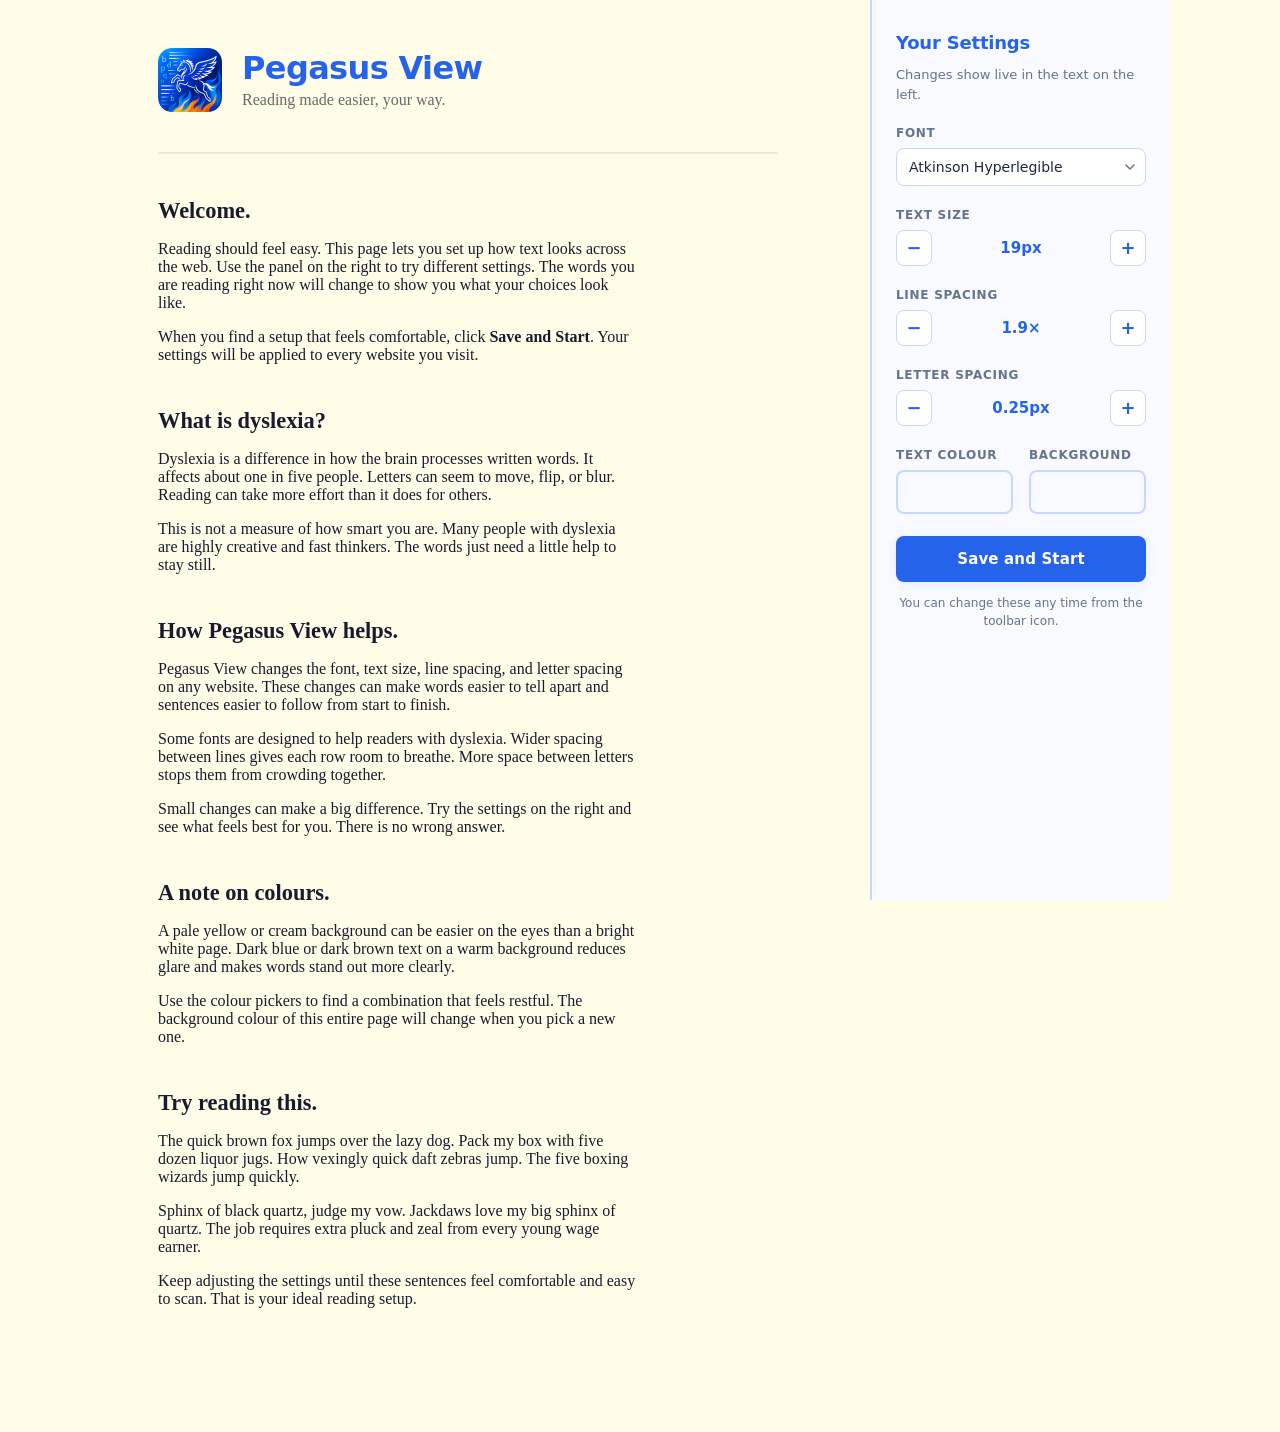
==== onboarding.html @ c71880e6 "current version" ====
<!DOCTYPE html>
<html lang="en">
<head>
  <meta charset="UTF-8">
  <meta name="viewport" content="width=device-width, initial-scale=1.0">
  <title>Welcome to Pegasus View</title>
  <link rel="stylesheet" href="onboarding.css">
  <link rel="preconnect" href="https://fonts.googleapis.com">
  <link href="https://fonts.googleapis.com/css2?family=Atkinson+Hyperlegible:ital,wght@0,400;0,700;1,400&family=Lexend:wght@300;400;500;600&family=Comic+Neue:wght@400;700&display=swap" rel="stylesheet">
  <style>@import url('https://fonts.cdnfonts.com/css/opendyslexic');</style>
</head>
<body>

<div class="layout">

  <!-- ── Main readable content ───────────────────────────────── -->
  <main class="content" id="content">

    <div class="content-inner">

      <header class="page-header">
        <img src="icons/icon128.png" alt="Pegasus View" class="page-logo">
        <div>
          <h1 class="page-title">Pegasus View</h1>
          <p class="page-subtitle">Reading made easier, your way.</p>
        </div>
      </header>

      <section class="section">
        <h2>Welcome.</h2>
        <p>
          Reading should feel easy. This page lets you set up how
          text looks across the web. Use the panel on the right to
          try different settings. The words you are reading right
          now will change to show you what your choices look like.
        </p>
        <p>
          When you find a setup that feels comfortable, click
          <strong>Save and Start</strong>. Your settings will
          be applied to every website you visit.
        </p>
      </section>

      <section class="section">
        <h2>What is dyslexia?</h2>
        <p>
          Dyslexia is a difference in how the brain processes
          written words. It affects about one in five people.
          Letters can seem to move, flip, or blur. Reading can
          take more effort than it does for others.
        </p>
        <p>
          This is not a measure of how smart you are. Many people
          with dyslexia are highly creative and fast thinkers.
          The words just need a little help to stay still.
        </p>
      </section>

      <section class="section">
        <h2>How Pegasus View helps.</h2>
        <p>
          Pegasus View changes the font, text size, line spacing,
          and letter spacing on any website. These changes can
          make words easier to tell apart and sentences easier
          to follow from start to finish.
        </p>
        <p>
          Some fonts are designed to help readers with dyslexia.
          Wider spacing between lines gives each row room to
          breathe. More space between letters stops them from
          crowding together.
        </p>
        <p>
          Small changes can make a big difference. Try the
          settings on the right and see what feels best for you.
          There is no wrong answer.
        </p>
      </section>

      <section class="section">
        <h2>A note on colours.</h2>
        <p>
          A pale yellow or cream background can be easier on the
          eyes than a bright white page. Dark blue or dark brown
          text on a warm background reduces glare and makes words
          stand out more clearly.
        </p>
        <p>
          Use the colour pickers to find a combination that feels
          restful. The background colour of this entire page will
          change when you pick a new one.
        </p>
      </section>

      <section class="section">
        <h2>Try reading this.</h2>
        <p>
          The quick brown fox jumps over the lazy dog. Pack my
          box with five dozen liquor jugs. How vexingly quick
          daft zebras jump. The five boxing wizards jump quickly.
        </p>
        <p>
          Sphinx of black quartz, judge my vow. Jackdaws love my
          big sphinx of quartz. The job requires extra pluck and
          zeal from every young wage earner.
        </p>
        <p>
          Keep adjusting the settings until these sentences feel
          comfortable and easy to scan. That is your ideal
          reading setup.
        </p>
      </section>

    </div>
  </main>

  <!-- ── Settings panel ──────────────────────────────────────── -->
  <aside class="panel">
    <div class="panel-inner">

      <h2 class="panel-title">Your Settings</h2>
      <p class="panel-hint">Changes show live in the text on the left.</p>

      <div class="setting">
        <label class="setting-label" for="fontFamily">Font</label>
        <div class="select-wrap">
          <select id="fontFamily">
            <option value="Atkinson Hyperlegible">Atkinson Hyperlegible</option>
            <option value="OpenDyslexic">OpenDyslexic</option>
            <option value="Lexend">Lexend</option>
            <option value="Comic Neue">Comic Neue</option>
            <option value="Verdana">Verdana</option>
            <option value="Arial">Arial</option>
            <option value="inherit">Site Default</option>
          </select>
          <svg class="select-arrow" viewBox="0 0 10 6" fill="none"><path d="M1 1l4 4 4-4" stroke="currentColor" stroke-width="1.5" stroke-linecap="round" stroke-linejoin="round"/></svg>
        </div>
      </div>

      <div class="setting">
        <label class="setting-label">Text Size</label>
        <div class="stepper">
          <button class="step-btn" id="size-down">−</button>
          <span class="step-val" id="fontSize-display">19px</span>
          <button class="step-btn" id="size-up">+</button>
        </div>
      </div>

      <div class="setting">
        <label class="setting-label">Line Spacing</label>
        <div class="stepper">
          <button class="step-btn" id="line-down">−</button>
          <span class="step-val" id="lineSpacing-display">1.9×</span>
          <button class="step-btn" id="line-up">+</button>
        </div>
      </div>

      <div class="setting">
        <label class="setting-label">Letter Spacing</label>
        <div class="stepper">
          <button class="step-btn" id="letter-down">−</button>
          <span class="step-val" id="letterSpacing-display">0.25px</span>
          <button class="step-btn" id="letter-up">+</button>
        </div>
      </div>

      <div class="setting setting-colors">
        <div class="color-setting">
          <label class="setting-label" for="fontColor">Text colour</label>
          <label class="color-btn" id="fontColor-btn" title="Pick text colour">
            <input type="color" id="fontColor" value="#1a1a2e">
          </label>
        </div>
        <div class="color-setting">
          <label class="setting-label" for="bgColor">Background</label>
          <label class="color-btn" id="bgColor-btn" title="Pick background colour">
            <input type="color" id="bgColor" value="#fffde7">
          </label>
        </div>
      </div>

      <button class="save-btn" id="save">Save and Start</button>
      <p class="panel-note">You can change these any time from the toolbar icon.</p>

    </div>
  </aside>

</div>

<script src="onboarding.js"></script>
</body>
</html>
---- onboarding.css ----
/* Pegasus View — Onboarding Styles */

*, *::before, *::after {
  box-sizing: border-box;
  margin: 0;
  padding: 0;
}

:root {
  --accent:       #2563eb;
  --accent-hover: #1d4ed8;
  --accent-dim:   rgba(37, 99, 235, 0.10);
  --panel-bg:     #f8faff;
  --panel-border: #c7d7fe;
  --ui-text:      #1e293b;
  --ui-muted:     #64748b;
  --danger:       #f97316;
  --radius-sm:    8px;
  --radius:       12px;
  --shadow:       0 2px 12px rgba(37,99,235,.10);
  --ui-font:      -apple-system, BlinkMacSystemFont, 'Segoe UI', system-ui, sans-serif;
}

html {
  font-size: 16px;
  background: #fffde7;
}

body {
  min-height: 100vh;
  background: inherit;
  color: #1a1a2e;
}

/* ── Two-column layout ───────────────────────────────────────── */

.layout {
  display: grid;
  grid-template-columns: 1fr 300px;
  min-height: 100vh;
  max-width: 1060px;
  margin: 0 auto;
}

/* ── Main content (dyslexia-readable, live-updated) ──────────── */

.content {
  padding: 0 48px 80px 48px;
  transition: background-color 0.3s, color 0.3s;
}

.content-inner {
  max-width: 620px;
}

.page-header {
  display: flex;
  align-items: center;
  gap: 20px;
  padding: 48px 0 40px;
  border-bottom: 2px solid rgba(0,0,0,0.08);
  margin-bottom: 44px;
}

.page-logo {
  width: 64px;
  height: 64px;
  border-radius: 14px;
  flex-shrink: 0;
}

.page-title {
  font-size: 2em;
  font-weight: 800;
  letter-spacing: -0.02em;
  color: var(--accent);
  font-family: var(--ui-font);
  line-height: 1.1;
}

.page-subtitle {
  font-size: 1em;
  opacity: 0.65;
  margin-top: 4px;
}

.section {
  margin-bottom: 44px;
}

.section h2 {
  font-size: 1.4em;
  font-weight: 700;
  margin-bottom: 16px;
  color: inherit;
}

.section p {
  margin-bottom: 16px;
  max-width: 60ch;
}

.section p:last-child {
  margin-bottom: 0;
}

.section strong {
  font-weight: 700;
}

/* ── Settings panel (UI font, fixed right) ───────────────────── */

.panel {
  background: var(--panel-bg);
  border-left: 2px solid var(--panel-border);
  position: sticky;
  top: 0;
  height: 100vh;
  overflow-y: auto;
  font-family: var(--ui-font);
  scrollbar-width: thin;
  scrollbar-color: var(--panel-border) transparent;
}

.panel-inner {
  padding: 32px 24px 40px;
  display: flex;
  flex-direction: column;
  gap: 22px;
}

.panel-title {
  font-size: 18px;
  font-weight: 700;
  color: var(--accent);
  font-family: var(--ui-font);
  letter-spacing: -0.2px;
}

.panel-hint {
  font-size: 13px;
  color: var(--ui-muted);
  line-height: 1.5;
  margin-top: -10px;
}

/* ── Individual setting rows ─────────────────────────────────── */

.setting {
  display: flex;
  flex-direction: column;
  gap: 8px;
}

.setting-label {
  font-size: 12px;
  font-weight: 700;
  text-transform: uppercase;
  letter-spacing: 0.06em;
  color: var(--ui-muted);
  font-family: var(--ui-font);
}

/* ── Select ──────────────────────────────────────────────────── */

.select-wrap {
  position: relative;
}

.select-wrap select {
  width: 100%;
  padding: 10px 32px 10px 12px;
  background: white;
  color: var(--ui-text);
  border: 1.5px solid var(--panel-border);
  border-radius: var(--radius-sm);
  font-size: 14px;
  font-weight: 500;
  font-family: var(--ui-font);
  appearance: none;
  cursor: pointer;
  transition: border-color 0.15s, box-shadow 0.15s;
}

.select-wrap select:focus {
  outline: none;
  border-color: var(--accent);
  box-shadow: 0 0 0 3px var(--accent-dim);
}

.select-arrow {
  position: absolute;
  right: 11px;
  top: 50%;
  transform: translateY(-50%);
  width: 10px;
  height: 6px;
  pointer-events: none;
  color: var(--ui-muted);
}

/* ── Steppers ────────────────────────────────────────────────── */

.stepper {
  display: flex;
  align-items: center;
  gap: 12px;
}

.step-btn {
  width: 36px;
  height: 36px;
  border-radius: var(--radius-sm);
  border: 1.5px solid var(--panel-border);
  background: white;
  color: var(--accent);
  cursor: pointer;
  font-size: 18px;
  font-weight: 700;
  font-family: var(--ui-font);
  display: flex;
  align-items: center;
  justify-content: center;
  line-height: 1;
  transition: background 0.12s, border-color 0.12s, box-shadow 0.12s;
  flex-shrink: 0;
}

.step-btn:hover {
  background: var(--accent);
  border-color: var(--accent);
  color: white;
  box-shadow: var(--shadow);
}

.step-btn:active { transform: scale(0.90); }

.step-val {
  flex: 1;
  font-size: 15px;
  font-weight: 700;
  font-variant-numeric: tabular-nums;
  font-family: var(--ui-font);
  color: var(--accent);
  text-align: center;
}

/* ── Color pickers ───────────────────────────────────────────── */

.setting-colors {
  flex-direction: row;
  gap: 16px;
}

.color-setting {
  flex: 1;
  display: flex;
  flex-direction: column;
  gap: 8px;
}

.color-btn {
  position: relative;
  height: 44px;
  border-radius: var(--radius-sm);
  border: 2px solid var(--panel-border);
  cursor: pointer;
  display: block;
  transition: border-color 0.15s, box-shadow 0.15s;
  overflow: hidden;
}

.color-btn:hover {
  border-color: var(--accent);
  box-shadow: 0 0 0 3px var(--accent-dim);
}

.color-btn input[type="color"] {
  position: absolute;
  opacity: 0;
  inset: 0;
  width: 100%;
  height: 100%;
  cursor: pointer;
  border: none;
  padding: 0;
}

/* ── Save button ─────────────────────────────────────────────── */

.save-btn {
  width: 100%;
  padding: 14px;
  background: var(--accent);
  color: white;
  border: none;
  border-radius: var(--radius-sm);
  font-size: 15px;
  font-weight: 700;
  font-family: var(--ui-font);
  cursor: pointer;
  transition: background 0.15s, box-shadow 0.15s;
  box-shadow: var(--shadow);
  letter-spacing: 0.01em;
}

.save-btn:hover {
  background: var(--accent-hover);
  box-shadow: 0 4px 16px rgba(37,99,235,.28);
}

.save-btn:active { transform: scale(0.98); }

.panel-note {
  font-size: 12px;
  color: var(--ui-muted);
  text-align: center;
  line-height: 1.5;
  margin-top: -10px;
}

/* ── Responsive: narrow screen stacks vertically ─────────────── */

@media (max-width: 700px) {
  .layout {
    grid-template-columns: 1fr;
    grid-template-rows: auto auto;
  }
  .content { padding: 24px 24px 40px; }
  .panel {
    position: static;
    height: auto;
    border-left: none;
    border-top: 2px solid var(--panel-border);
  }
}
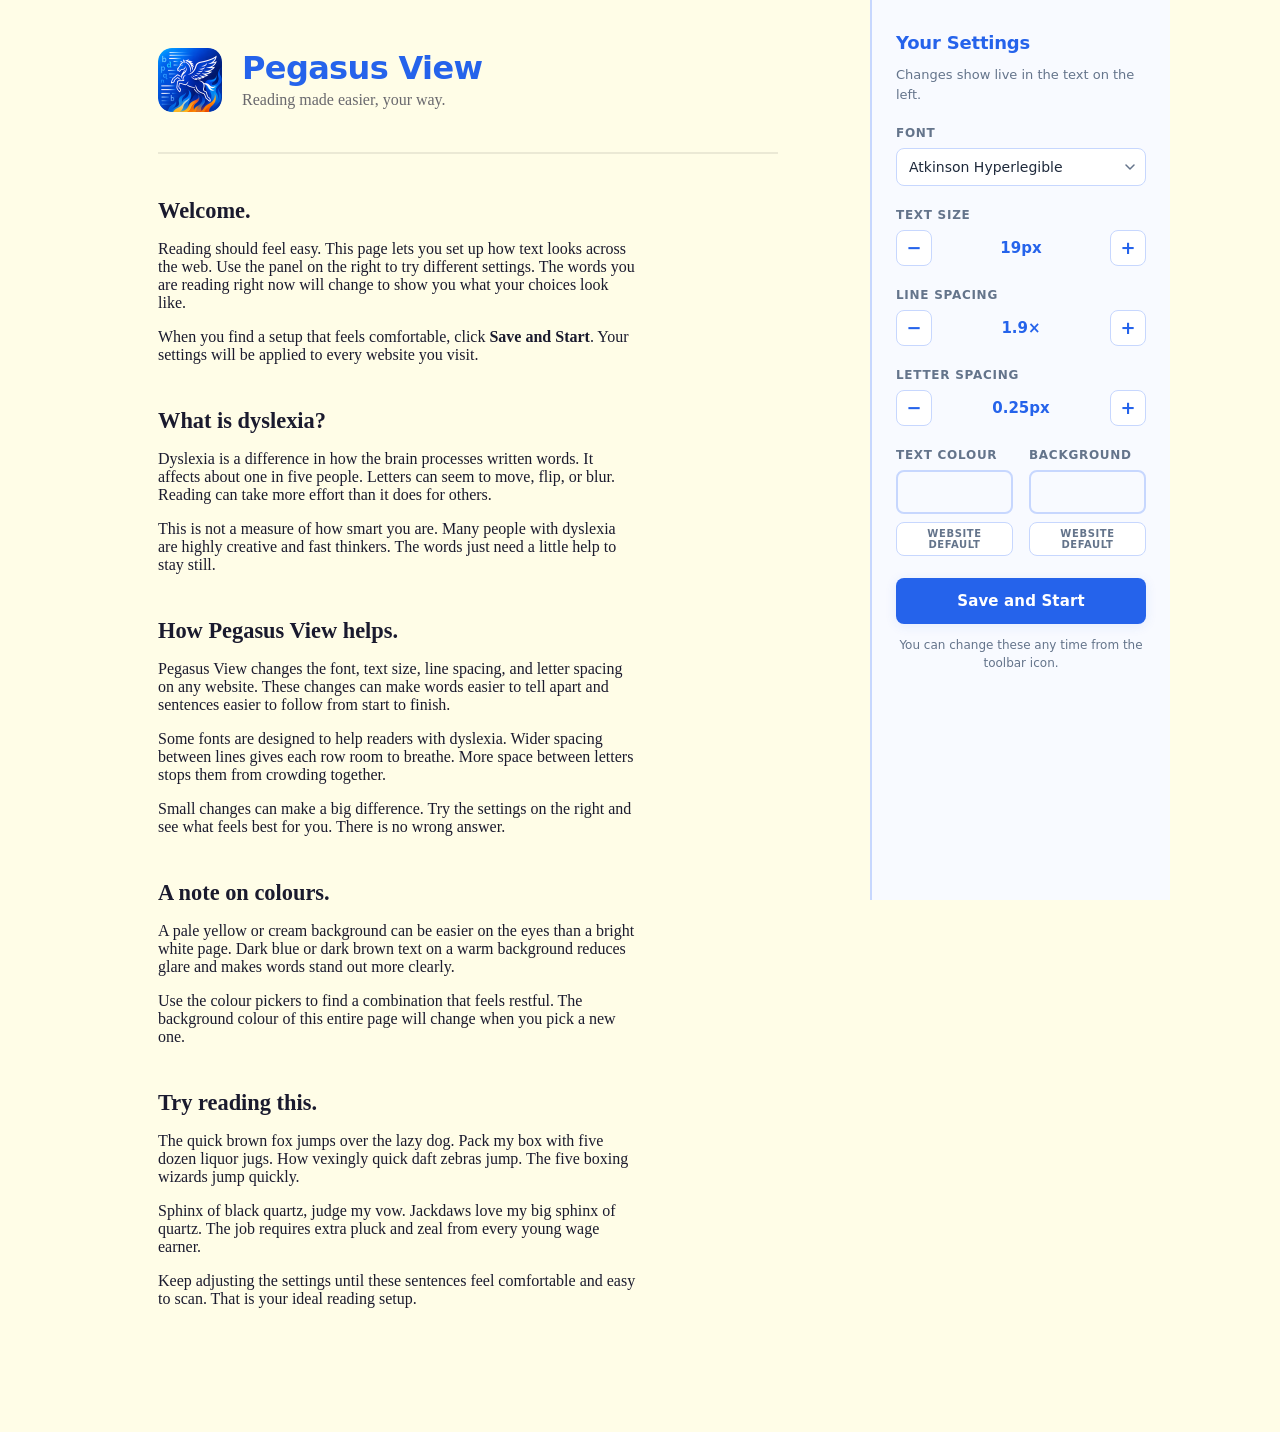
==== commit 3a8f8dd5: "fix onboarding page" ====
--- a/onboarding.html
+++ b/onboarding.html
@@ -13,7 +13,7 @@
 
 <div class="layout">
 
-  <!-- ── Main readable content ───────────────────────────────── -->
+  <!-- - Main readable content ------------------->
   <main class="content" id="content">
 
     <div class="content-inner">
@@ -114,7 +114,7 @@
     </div>
   </main>
 
-  <!-- ── Settings panel ──────────────────────────────────────── -->
+  <!-- - Settings panel -------------------- -->
   <aside class="panel">
     <div class="panel-inner">
 
@@ -170,12 +170,14 @@
           <label class="color-btn" id="fontColor-btn" title="Pick text colour">
             <input type="color" id="fontColor" value="#1a1a2e">
           </label>
+          <button class="dflt-btn" id="fontColor-default" title="Use website default text colour">Website default</button>
         </div>
         <div class="color-setting">
           <label class="setting-label" for="bgColor">Background</label>
           <label class="color-btn" id="bgColor-btn" title="Pick background colour">
             <input type="color" id="bgColor" value="#fffde7">
           </label>
+          <button class="dflt-btn" id="bgColor-default" title="Use website default background">Website default</button>
         </div>
       </div>
 
--- a/onboarding.css
+++ b/onboarding.css
@@ -286,6 +286,39 @@
   padding: 0;
 }
 
+/* ── Website-default buttons ─────────────────────────────────── */
+
+.dflt-btn {
+  width: 100%;
+  padding: 5px 8px;
+  background: white;
+  color: var(--ui-muted);
+  border: 1.5px solid var(--panel-border);
+  border-radius: var(--radius-sm);
+  font-size: 10px;
+  font-weight: 700;
+  font-family: var(--ui-font);
+  text-transform: uppercase;
+  letter-spacing: 0.06em;
+  cursor: pointer;
+  transition: background 0.12s, border-color 0.12s, color 0.12s;
+}
+
+.dflt-btn:hover {
+  border-color: var(--accent);
+  color: var(--accent);
+}
+
+.dflt-btn.active {
+  background: var(--accent);
+  border-color: var(--accent);
+  color: white;
+}
+
+.color-btn.is-default {
+  background: repeating-conic-gradient(#ccc 0% 25%, #fff 0% 50%) 0 0/8px 8px !important;
+}
+
 /* ── Save button ─────────────────────────────────────────────── */
 
 .save-btn {
